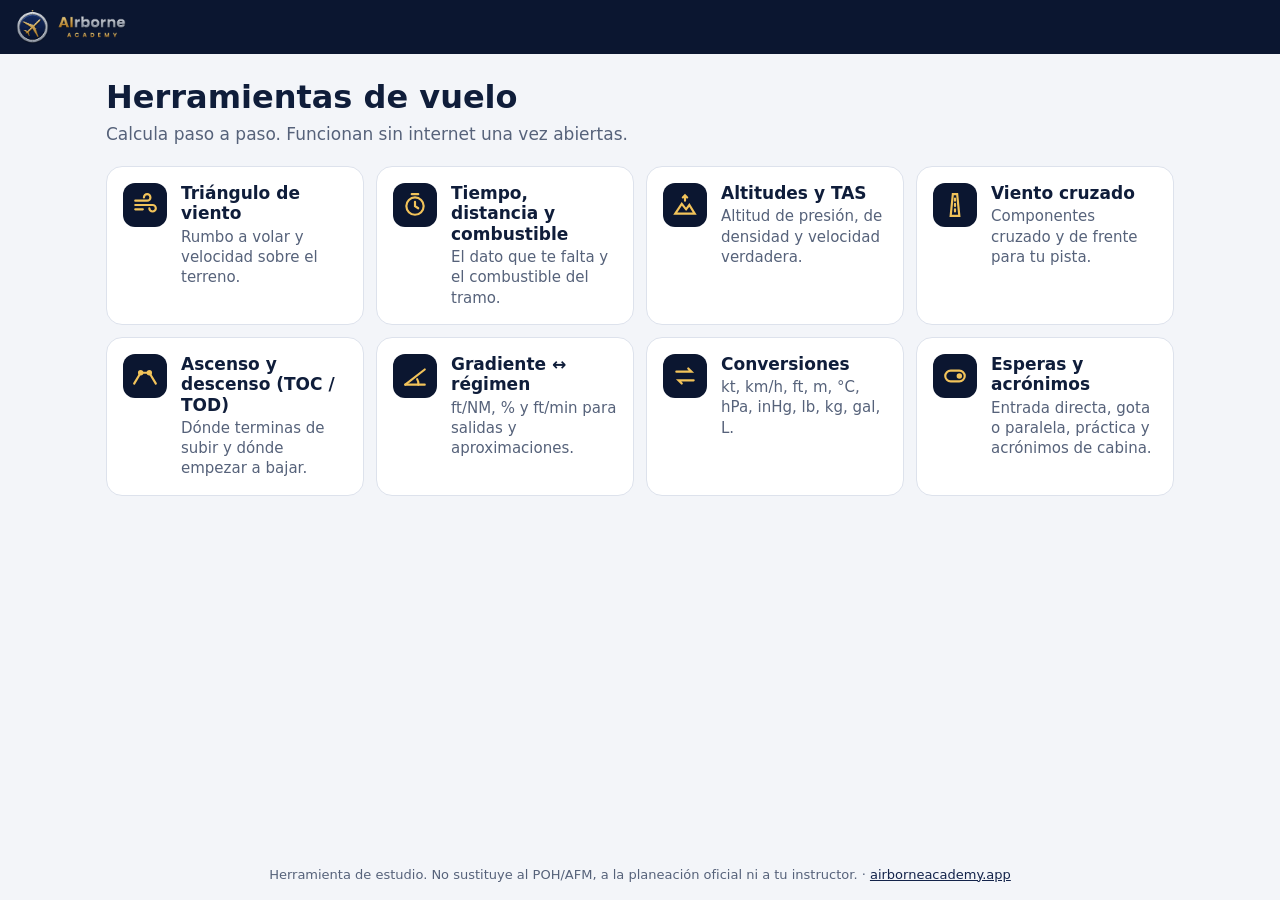
==== app/index.html @ c2ab4745 "Sitio AIrborne Academy y app de calculadoras de aviación Co-Authored-By: Claude Opus 5.5 <noreply@an" ====
<!doctype html>
<html lang="es">
<head>
<meta charset="utf-8">
<meta name="viewport" content="width=device-width, initial-scale=1, viewport-fit=cover">
<title>AIrborne Academy · Herramientas</title>
<meta name="description" content="Calculadoras de aviación de AIrborne Academy: triángulo de viento, tiempo y combustible, altitudes y TAS, viento cruzado, ascenso y descenso, gradientes, conversiones y esperas. Funciona sin internet.">
<meta name="theme-color" content="#0b1630">
<link rel="manifest" href="manifest.webmanifest">
<link rel="icon" href="../img/favicon-32.png" sizes="32x32">
<link rel="apple-touch-icon" href="icono-180.png">
<meta name="apple-mobile-web-app-capable" content="yes">
<meta name="apple-mobile-web-app-status-bar-style" content="black-translucent">
<link rel="stylesheet" href="app.css">
</head>
<body>
<header class="bar">
  <a class="back" href="#/" id="btnBack" hidden aria-label="Volver al inicio">‹</a>
  <a class="brand" href="#/"><img src="../img/logo.png" alt="AIrborne Academy"></a>
  <button class="install" id="btnInstall" hidden>Instalar</button>
</header>

<main id="vista" tabindex="-1"></main>

<footer class="pie">
  Herramienta de estudio. No sustituye al POH/AFM, a la planeación oficial ni a tu instructor.
  · <a href="../index.html">airborneacademy.app</a>
</footer>

<!-- El motor de cálculo (solo matemáticas, con pruebas en pruebas_calc.js) -->
<script src="calc.js"></script>
<!-- Las pantallas -->
<script src="app.js"></script>
</body>
</html>
---- app/app.css ----
/* app.css — estilos de la app de herramientas de AIrborne Academy.
   Colores de la marca (los mismos de la página) y modo oscuro automático. */
:root{
  --navy:#0b1630; --navy-2:#13234a; --gold:#f2c35a; --gold-d:#9a6b0e;
  --bg:#f3f5f9; --card:#fff; --ink:#0f1d3a; --muted:#56627a; --line:#dde2ec;
  --ok:#1f7a4d; --warn:#b4540a; --bad:#b42318; --field:#fff;
  --display:"Poppins",system-ui,-apple-system,"Segoe UI",sans-serif;
  --body:"Barlow",system-ui,-apple-system,"Segoe UI",sans-serif;
}
@media (prefers-color-scheme:dark){
  :root{ --bg:#08101f; --card:#101b33; --ink:#e8edf6; --muted:#9aa7bf; --line:#22304f; --field:#0b1428; --navy-2:#9fb4e6; --gold-d:#f2c35a; }
}
*{box-sizing:border-box}
html{-webkit-text-size-adjust:100%}
body{margin:0;background:var(--bg);color:var(--ink);font:17px/1.5 var(--body);min-height:100vh;display:flex;flex-direction:column}
a{color:var(--navy-2)}
h1,h2,h3{font-family:var(--display);line-height:1.2;margin:0}

/* barra superior */
.bar{position:sticky;top:0;z-index:10;display:flex;align-items:center;gap:10px;background:var(--navy);
  padding:calc(10px + env(safe-area-inset-top,0px)) max(16px,env(safe-area-inset-right)) 10px max(16px,env(safe-area-inset-left))}
.bar .brand img{height:34px;width:auto;display:block}
.bar .back{color:#fff;text-decoration:none;font-size:34px;line-height:1;padding:0 6px 4px 0}
.bar .install{margin-left:auto;background:var(--gold);color:var(--navy);border:0;border-radius:10px;padding:8px 14px;font:700 15px var(--body)}

main{flex:1;width:100%;max-width:1100px;margin:0 auto;padding:20px max(16px,env(safe-area-inset-left)) 32px}
main:focus{outline:none}
.pie{font-size:13px;color:var(--muted);text-align:center;padding:16px 16px calc(16px + env(safe-area-inset-bottom,0px))}

/* inicio */
.hola{margin:4px 0 18px}
.hola h1{font-size:clamp(24px,4vw,32px)}
.hola p{color:var(--muted);margin:6px 0 0}
.grid{display:grid;gap:12px;grid-template-columns:repeat(auto-fill,minmax(250px,1fr))}
.tile{display:flex;gap:14px;align-items:flex-start;background:var(--card);border:1px solid var(--line);border-radius:16px;
  padding:16px;text-decoration:none;color:inherit;min-height:96px}
.tile:hover,.tile:focus-visible{border-color:var(--gold);outline:none}
.tile .ico{flex:none;width:44px;height:44px;border-radius:12px;background:var(--navy);color:var(--gold);display:grid;place-items:center}
.tile .ico svg{width:26px;height:26px}
.tile h2{font-size:17px}
.tile p{margin:3px 0 0;color:var(--muted);font-size:15px;line-height:1.35}

/* pantalla de calculadora: en tableta, datos a la izquierda y resultado a la derecha */
.calc h1{font-size:clamp(22px,3.5vw,28px)}
.calc .intro{color:var(--muted);margin:6px 0 16px;max-width:720px}
.cols{display:grid;gap:16px}
@media (min-width:760px){ .cols{grid-template-columns:minmax(0,1fr) minmax(0,1fr);align-items:start} .res{position:sticky;top:76px} }
.card{background:var(--card);border:1px solid var(--line);border-radius:16px;padding:16px}
.campo{display:grid;gap:4px;margin-bottom:14px}
.campo label{font-weight:600}
.campo .ayuda{font-size:14px;color:var(--muted);line-height:1.35}
.fila{display:flex;gap:8px;align-items:center}
input,select{font:500 18px var(--body);color:var(--ink);background:var(--field);border:1.5px solid var(--line);border-radius:10px;
  padding:10px 12px;min-height:46px;width:100%}
input:focus,select:focus{outline:none;border-color:var(--gold)}
.fila .u{flex:none;min-width:52px;color:var(--muted);font-size:15px}
.dos{display:grid;grid-template-columns:1fr 1fr;gap:10px}
.seg{display:flex;border:1.5px solid var(--line);border-radius:10px;overflow:hidden}
.seg button{flex:1;border:0;background:transparent;color:var(--ink);font:600 15px var(--body);padding:10px 6px;min-height:44px}
.seg button[aria-pressed=true]{background:var(--navy);color:#fff}

/* resultados */
.res h2{font-size:15px;color:var(--muted);text-transform:uppercase;letter-spacing:.08em;margin-bottom:8px}
.big{display:grid;grid-template-columns:repeat(auto-fit,minmax(130px,1fr));gap:10px}
.dato{background:var(--bg);border-radius:12px;padding:10px 12px}
.dato .k{font-size:13px;color:var(--muted)}
.dato .v{font:700 26px var(--display);font-variant-numeric:tabular-nums}
.dato .v small{font-size:15px;font-weight:600;color:var(--muted)}
.explica{margin:12px 0 0;font-size:16px}
.aviso{margin-top:10px;padding:10px 12px;border-radius:10px;background:#fff4e5;color:#7a3a00;font-size:15px}
.error{margin-top:4px;padding:10px 12px;border-radius:10px;background:#fde8e7;color:var(--bad);font-size:15px}
@media (prefers-color-scheme:dark){ .aviso{background:#3a2a10;color:#ffd79a} .error{background:#3b1514;color:#ffb4ad} }
svg.dib{width:100%;height:auto;margin-top:12px;max-height:320px}
.formula{margin-top:12px;font-size:14px;color:var(--muted)}
.formula code{font-size:13px}
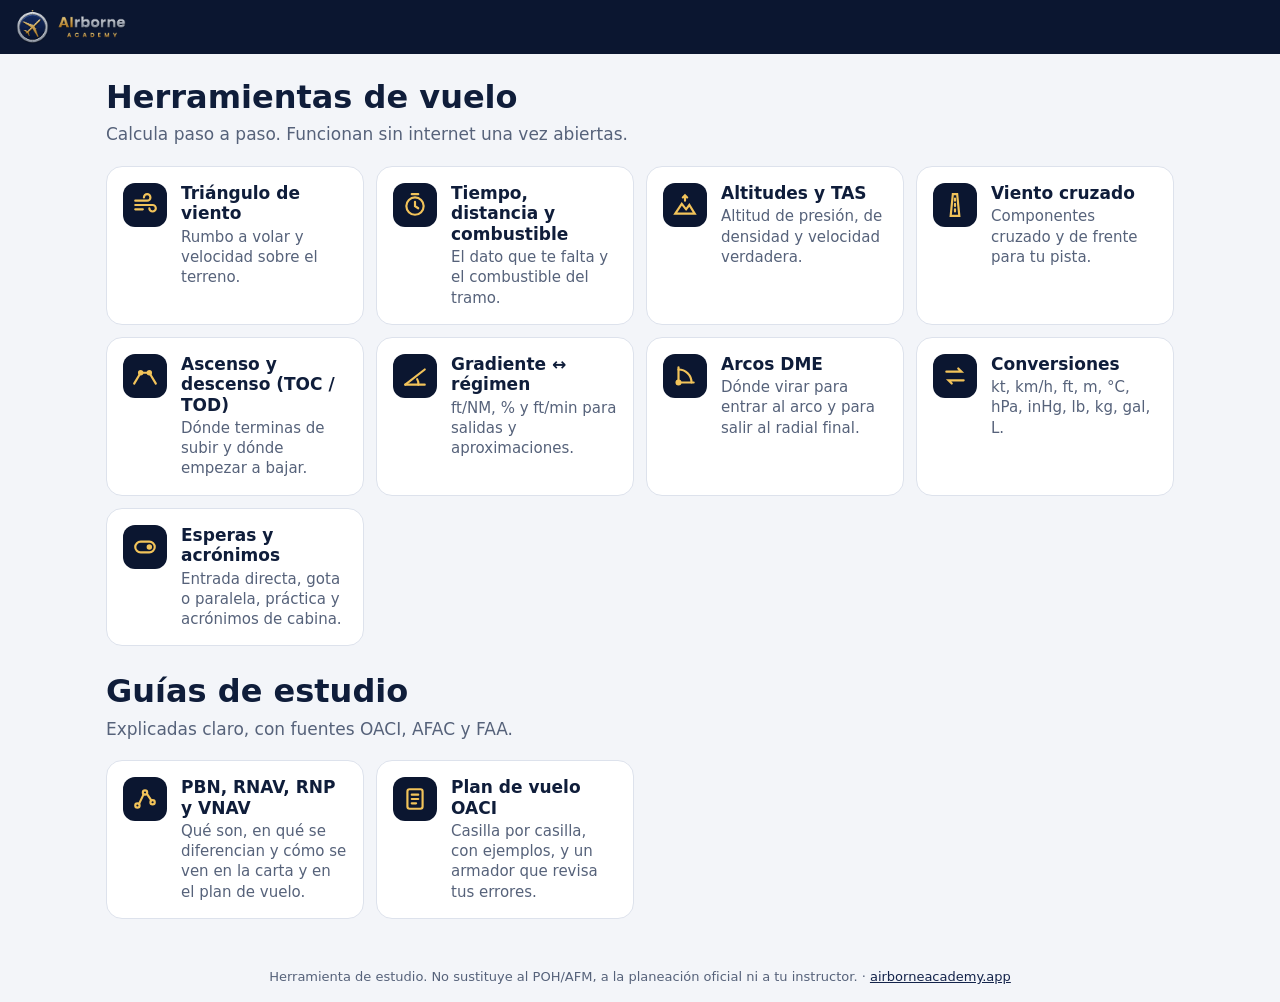
==== commit 176c2c16: "App: arcos DME, guía PBN/RNAV/VNAV y plan de vuelo OACI; rumbo a volar en final Co-Authored-By: Clau" ====
--- a/app/index.html
+++ b/app/index.html
@@ -4,7 +4,7 @@
 <meta charset="utf-8">
 <meta name="viewport" content="width=device-width, initial-scale=1, viewport-fit=cover">
 <title>AIrborne Academy · Herramientas</title>
-<meta name="description" content="Calculadoras de aviación de AIrborne Academy: triángulo de viento, tiempo y combustible, altitudes y TAS, viento cruzado, ascenso y descenso, gradientes, conversiones y esperas. Funciona sin internet.">
+<meta name="description" content="Calculadoras de aviación de AIrborne Academy: triángulo de viento, tiempo y combustible, altitudes y TAS, viento cruzado, ascenso y descenso, gradientes, conversiones, esperas, arcos DME, guía PBN y plan de vuelo OACI. Funciona sin internet.">
 <meta name="theme-color" content="#0b1630">
 <link rel="manifest" href="manifest.webmanifest">
 <link rel="icon" href="../img/favicon-32.png" sizes="32x32">
@@ -29,6 +29,9 @@
 
 <!-- El motor de cálculo (solo matemáticas, con pruebas en pruebas_calc.js) -->
 <script src="calc.js"></script>
+<!-- El plan de vuelo OACI (lógica, con pruebas en pruebas_fpl.js) y las guías de estudio -->
+<script src="fpl.js"></script>
+<script src="guias.js"></script>
 <!-- Las pantallas -->
 <script src="app.js"></script>
 </body>
--- a/app/app.css
+++ b/app/app.css
@@ -70,6 +70,33 @@
 .aviso{margin-top:10px;padding:10px 12px;border-radius:10px;background:#fff4e5;color:#7a3a00;font-size:15px}
 .error{margin-top:4px;padding:10px 12px;border-radius:10px;background:#fde8e7;color:var(--bad);font-size:15px}
 @media (prefers-color-scheme:dark){ .aviso{background:#3a2a10;color:#ffd79a} .error{background:#3b1514;color:#ffb4ad} }
-svg.dib{width:100%;height:auto;margin-top:12px;max-height:320px}
+svg.dib{width:100%;height:auto;margin-top:12px;max-height:360px}
 .formula{margin-top:12px;font-size:14px;color:var(--muted)}
 .formula code{font-size:13px}
+
+/* guías de estudio (PBN, plan de vuelo) */
+.guia{max-width:820px}
+.calc.guia{max-width:none}
+.guia h1{font-size:clamp(22px,3.5vw,28px)}
+.guia h2{font-size:20px;margin:26px 0 8px}
+.guia h3{font-size:16px;margin:14px 0 6px}
+.guia p,.guia li{max-width:760px}
+.guia .intro{color:var(--muted)}
+.guia blockquote{margin:10px 0;padding:10px 14px;border-left:4px solid var(--gold);background:var(--card);border-radius:0 10px 10px 0}
+.guia .fuente{font-size:14px;color:var(--muted)}
+.tabla{overflow-x:auto}
+.tabla table,table.codigos{border-collapse:collapse;width:100%;font-size:15px;background:var(--card)}
+.tabla th,.tabla td,table.codigos td{border:1px solid var(--line);padding:7px 9px;text-align:left;vertical-align:top}
+.tabla th{background:var(--navy);color:#fff;font-weight:600}
+.repaso{background:var(--card);border:1px solid var(--line);border-radius:10px;padding:10px 12px;margin:8px 0}
+.repaso summary{font-weight:600;cursor:pointer}
+.boton{display:inline-block;background:var(--navy);color:#fff;border:0;border-radius:10px;padding:9px 14px;font:600 15px var(--body);text-decoration:none;cursor:pointer}
+.ejemplos{display:flex;flex-wrap:wrap;gap:8px;margin:0 0 14px}
+h3.casilla{font-size:14px;text-transform:uppercase;letter-spacing:.08em;color:var(--gold-d);margin:18px 0 8px;border-bottom:1px solid var(--line);padding-bottom:4px}
+h3.casilla:first-child{margin-top:0}
+pre.msg{white-space:pre-wrap;word-break:break-word;background:var(--navy);color:#e8edf6;border-radius:10px;padding:12px;font:600 15px/1.5 ui-monospace,Consolas,monospace;margin:6px 0 10px}
+.ok{margin-top:10px;padding:10px 12px;border-radius:10px;background:#e6f4ec;color:var(--ok);font-size:15px}
+.error ul{margin:6px 0 0;padding-left:18px}
+ol.pasos{padding-left:20px;margin:14px 0}
+ol.pasos li{margin-bottom:8px}
+@media (prefers-color-scheme:dark){ .ok{background:#0f2e1f;color:#8fe0b3} }
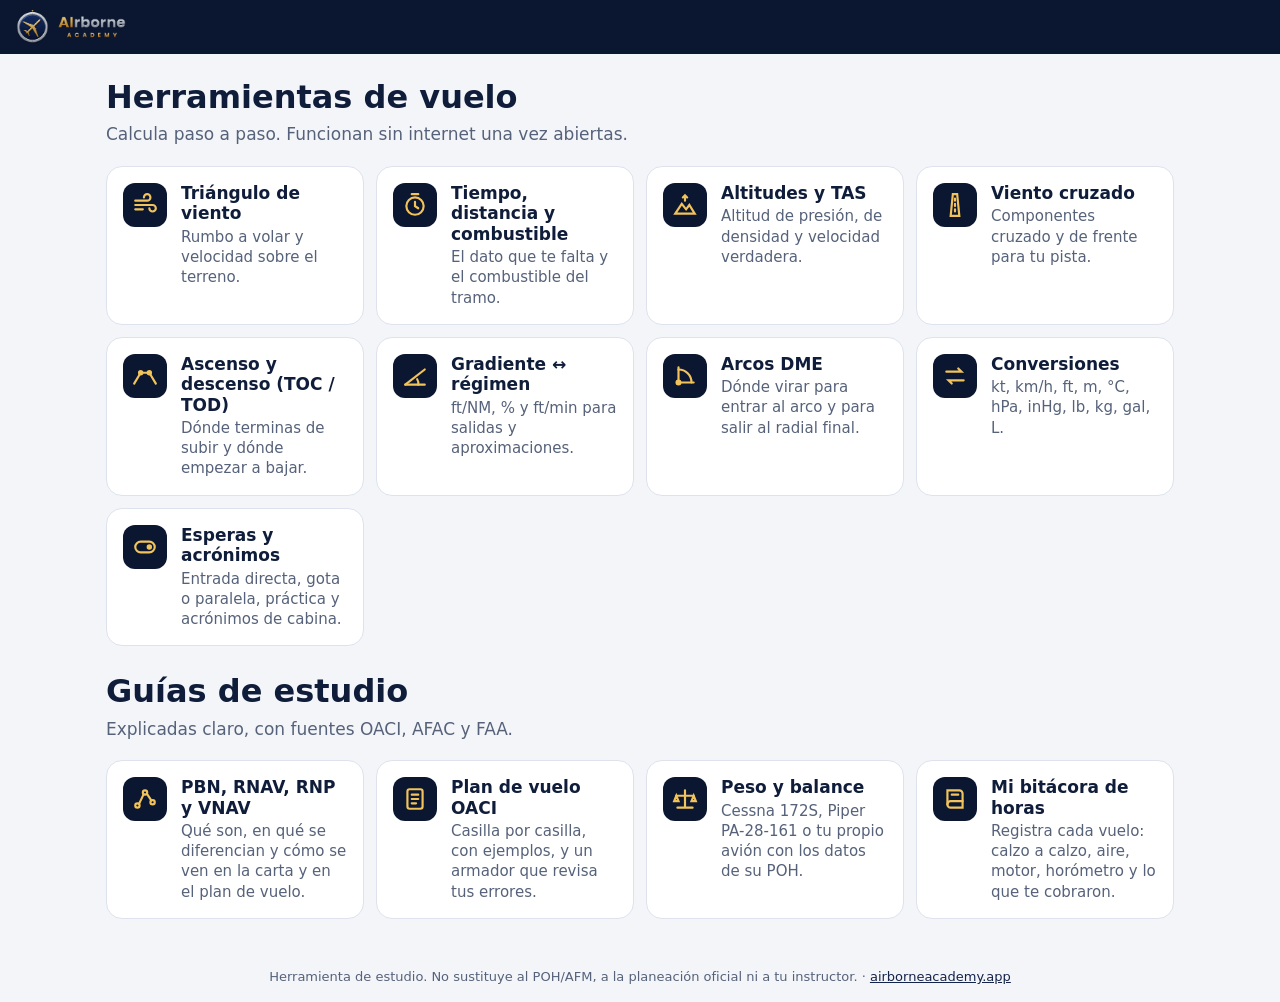
==== commit 0aca5798: "App: peso y balance (C172S, PA-28-161, personalizado) y bitácora de horas con base legal Co-Authored" ====
--- a/app/index.html
+++ b/app/index.html
@@ -31,7 +31,11 @@
 <script src="calc.js"></script>
 <!-- El plan de vuelo OACI (lógica, con pruebas en pruebas_fpl.js) y las guías de estudio -->
 <script src="fpl.js"></script>
+<script src="afac_pdf.js"></script>
+<script src="rutas_seneam.js"></script>
 <script src="guias.js"></script>
+<script src="pesobalance.js"></script>
+<script src="bitacora.js"></script>
 <!-- Las pantallas -->
 <script src="app.js"></script>
 </body>
--- a/app/app.css
+++ b/app/app.css
@@ -100,3 +100,10 @@
 ol.pasos{padding-left:20px;margin:14px 0}
 ol.pasos li{margin-bottom:8px}
 @media (prefers-color-scheme:dark){ .ok{background:#0f2e1f;color:#8fe0b3} }
+.boton.oro{background:var(--gold);color:var(--navy)}
+.boton[disabled]{opacity:.45;cursor:not-allowed}
+.nota{font-size:14px;color:var(--muted);margin:6px 0}
+.chips{display:flex;flex-wrap:wrap;gap:6px;margin:8px 0}
+.chip{border:1px solid var(--line);background:var(--card);color:var(--ink);border-radius:999px;padding:6px 10px;font:600 14px ui-monospace,Consolas,monospace;cursor:pointer}
+.chip:hover{border-color:var(--gold)}
+.chip.activo{border-color:var(--gold);background:var(--gold);color:var(--navy)}
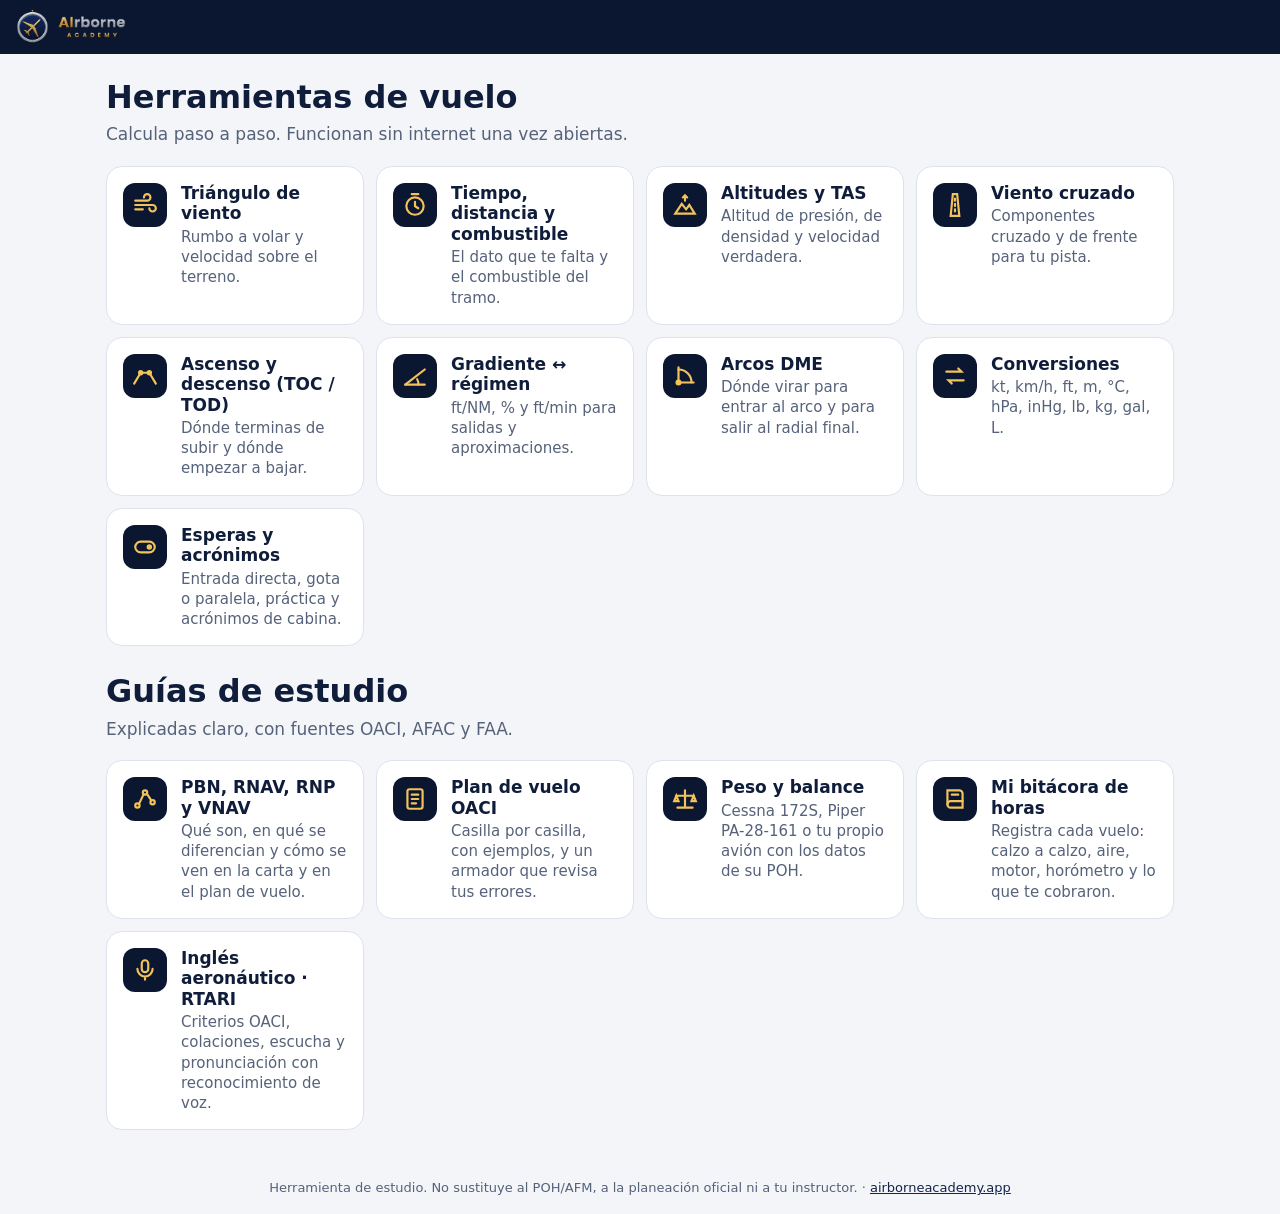
==== commit f6fc9648: "App: inglés aeronáutico RTARI con voz y reconocimiento; circular de escuelas en la bitácora Co-Autho" ====
--- a/app/index.html
+++ b/app/index.html
@@ -36,6 +36,7 @@
 <script src="guias.js"></script>
 <script src="pesobalance.js"></script>
 <script src="bitacora.js"></script>
+<script src="ingles.js"></script>
 <!-- Las pantallas -->
 <script src="app.js"></script>
 </body>
--- a/app/app.css
+++ b/app/app.css
@@ -107,3 +107,13 @@
 .chip{border:1px solid var(--line);background:var(--card);color:var(--ink);border-radius:999px;padding:6px 10px;font:600 14px ui-monospace,Consolas,monospace;cursor:pointer}
 .chip:hover{border-color:var(--gold)}
 .chip.activo{border-color:var(--gold);background:var(--gold);color:var(--navy)}
+/* inglés: resultado palabra por palabra */
+.palabras{line-height:2}
+.w{padding:2px 6px;border-radius:6px;margin:0 1px}
+.w.ok{background:#e6f4ec;color:#166534}
+.w.falta{background:#fde8e8;color:#b91c1c;font-weight:700}
+.w.cambio{background:#fdf1dc;color:#92400e;font-weight:700;cursor:help}
+.w.sobra{text-decoration:line-through;color:var(--muted)}
+.chip.malo{border-color:#dc2626;background:#fde8e8;color:#b91c1c}
+.ej{margin:12px 0}
+@media (prefers-color-scheme:dark){.w.ok{background:#0f2e1f;color:#8fe0b3}.w.falta{background:#3a1212;color:#fca5a5}.w.cambio{background:#3a2a0d;color:#fcd34d}}
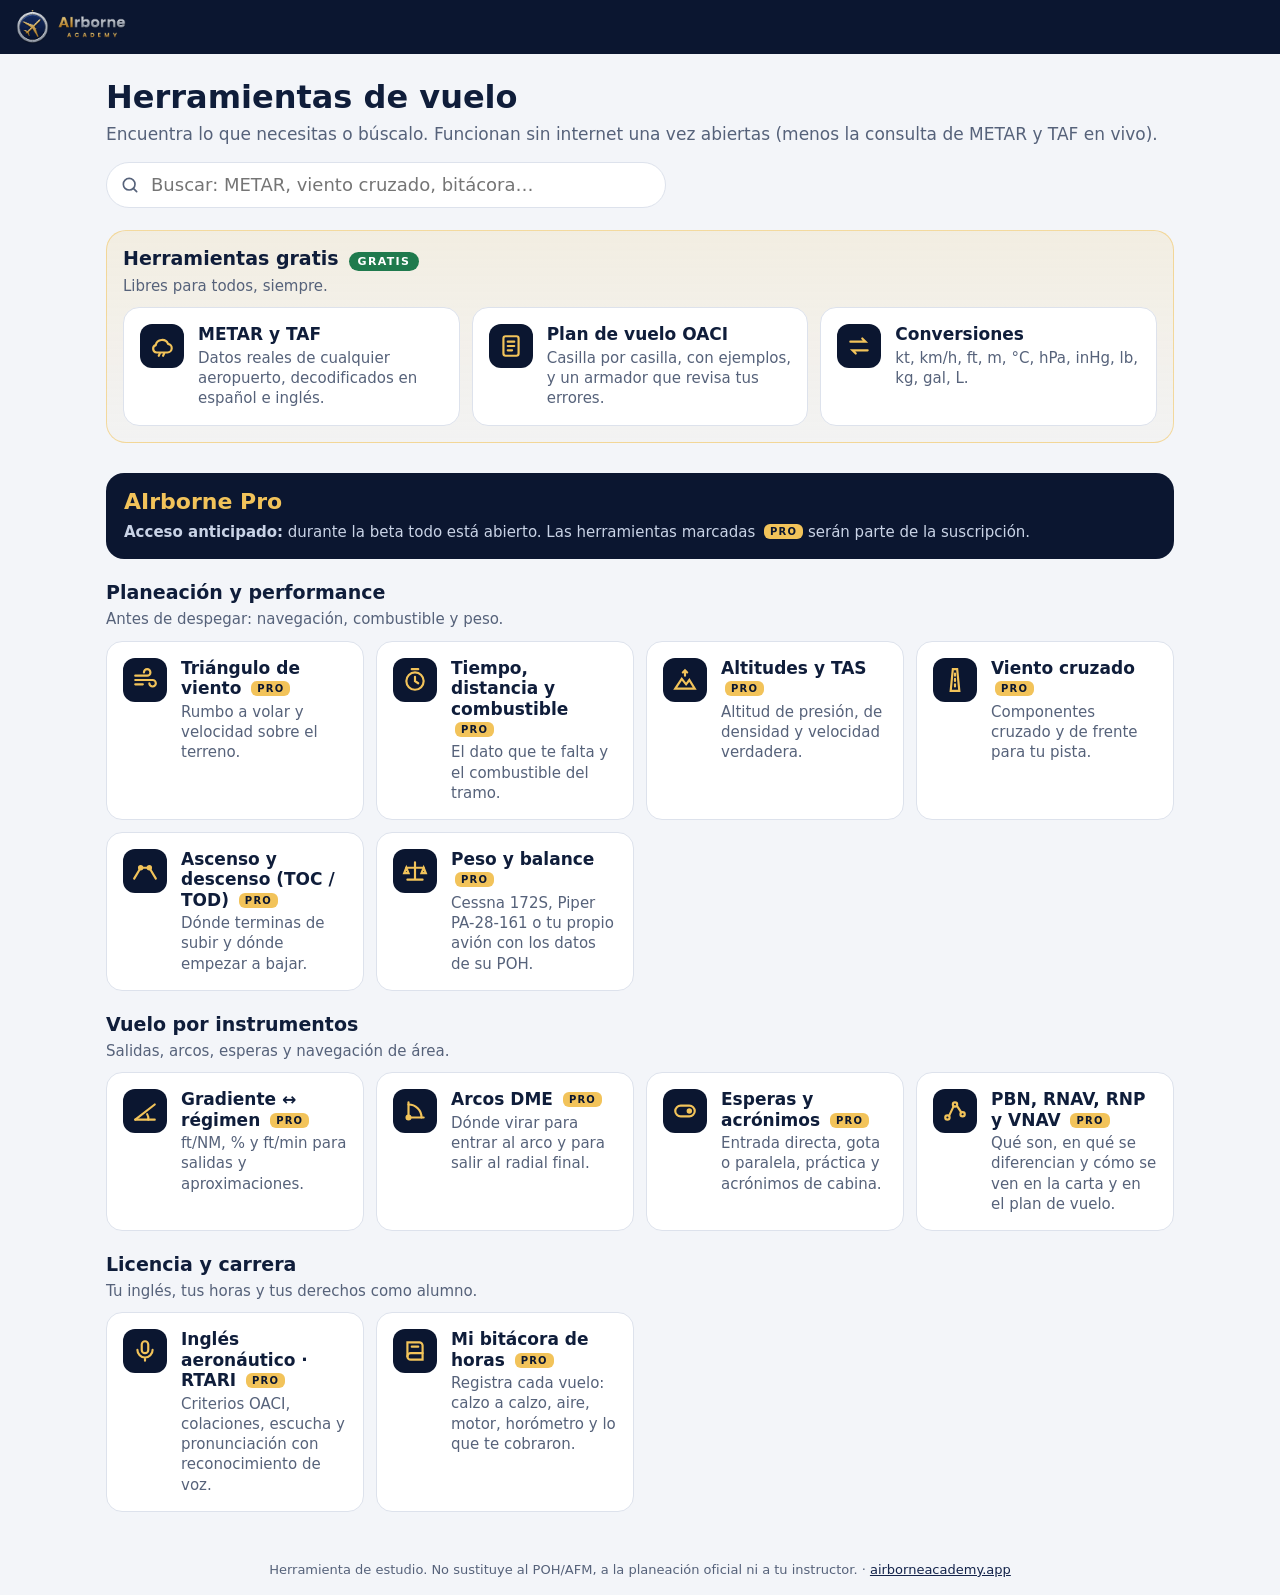
==== commit 9cd79335: "App: inicio en Gratis y Pro con buscador; METAR y TAF decodificados con datos reales (intermediario " ====
--- a/app/index.html
+++ b/app/index.html
@@ -4,7 +4,7 @@
 <meta charset="utf-8">
 <meta name="viewport" content="width=device-width, initial-scale=1, viewport-fit=cover">
 <title>AIrborne Academy · Herramientas</title>
-<meta name="description" content="Calculadoras de aviación de AIrborne Academy: triángulo de viento, tiempo y combustible, altitudes y TAS, viento cruzado, ascenso y descenso, gradientes, conversiones, esperas, arcos DME, guía PBN y plan de vuelo OACI. Funciona sin internet.">
+<meta name="description" content="Herramientas de aviación de AIrborne Academy. Gratis: METAR y TAF en vivo decodificados, plan de vuelo OACI con formato AFAC y conversiones. Pro: triángulo de viento, tiempo y combustible, altitudes y TAS, viento cruzado, ascenso y descenso, gradientes, conversiones, esperas, arcos DME, guía PBN y plan de vuelo OACI. Funciona sin internet.">
 <meta name="theme-color" content="#0b1630">
 <link rel="manifest" href="manifest.webmanifest">
 <link rel="icon" href="../img/favicon-32.png" sizes="32x32">
@@ -37,6 +37,8 @@
 <script src="pesobalance.js"></script>
 <script src="bitacora.js"></script>
 <script src="ingles.js"></script>
+<!-- METAR y TAF (lógica con pruebas en pruebas_meteo.js) -->
+<script src="meteo.js"></script>
 <!-- Las pantallas -->
 <script src="app.js"></script>
 </body>
--- a/app/app.css
+++ b/app/app.css
@@ -117,3 +117,30 @@
 .chip.malo{border-color:#dc2626;background:#fde8e8;color:#b91c1c}
 .ej{margin:12px 0}
 @media (prefers-color-scheme:dark){.w.ok{background:#0f2e1f;color:#8fe0b3}.w.falta{background:#3a1212;color:#fca5a5}.w.cambio{background:#3a2a0d;color:#fcd34d}}
+/* inicio: grupos Gratis / Pro y buscador */
+[hidden]{display:none!important}
+.buscador{position:relative;margin-top:14px;max-width:560px}
+.buscador input{padding-left:44px;border-radius:999px}
+.buscador .ico-b{position:absolute;left:14px;top:50%;transform:translateY(-50%);width:20px;height:20px;color:var(--muted)}
+.buscador .ico-b svg{width:20px;height:20px}
+.grupo{margin:22px 0 0}
+.grupocab{display:flex;flex-wrap:wrap;align-items:baseline;gap:4px 10px;margin:0 0 10px}
+.grupocab h2{font-size:19px}
+.grupocab p{flex-basis:100%;margin:0;color:var(--muted);font-size:15px}
+.grupo.plan-gratis{background:linear-gradient(180deg,rgba(242,195,90,.14),rgba(242,195,90,.04));border:1px solid rgba(242,195,90,.55);border-radius:20px;padding:16px}
+.gratis-et{font:700 11px var(--body);letter-spacing:.12em;background:var(--ok);color:#fff;border-radius:999px;padding:3px 9px}
+.procab{margin:30px 0 0;padding:16px 18px;border-radius:18px;background:var(--navy);color:#e8edf6}
+.procab h1{font-size:22px;color:var(--gold)}
+.procab p{margin:6px 0 0;font-size:15px;color:#c9d3e6}
+.pro{display:inline-block;vertical-align:2px;font:700 10px var(--body);letter-spacing:.12em;color:var(--navy);background:var(--gold);border-radius:6px;padding:2px 6px;margin-left:4px}
+.procard{max-width:620px;border-color:var(--gold)}
+/* METAR / TAF */
+.met{margin-bottom:12px}
+.metcab{display:flex;flex-wrap:wrap;align-items:center;justify-content:space-between;gap:6px;margin-bottom:6px}
+.metcab h2{font-size:18px;display:flex;align-items:center;gap:8px}
+.cat{font:700 12px var(--body);letter-spacing:.08em;color:#fff;border-radius:6px;padding:3px 8px}
+table.codigos td:first-child{white-space:nowrap;width:1%}
+table.codigos tr.malo td{background:rgba(220,38,38,.08)}
+table.codigos tr.malo td:first-child code{color:var(--bad);font-weight:700}
+table.codigos tr.gris td{color:var(--muted)}
+table.codigos i[lang=en]{color:var(--muted);font-size:14px}
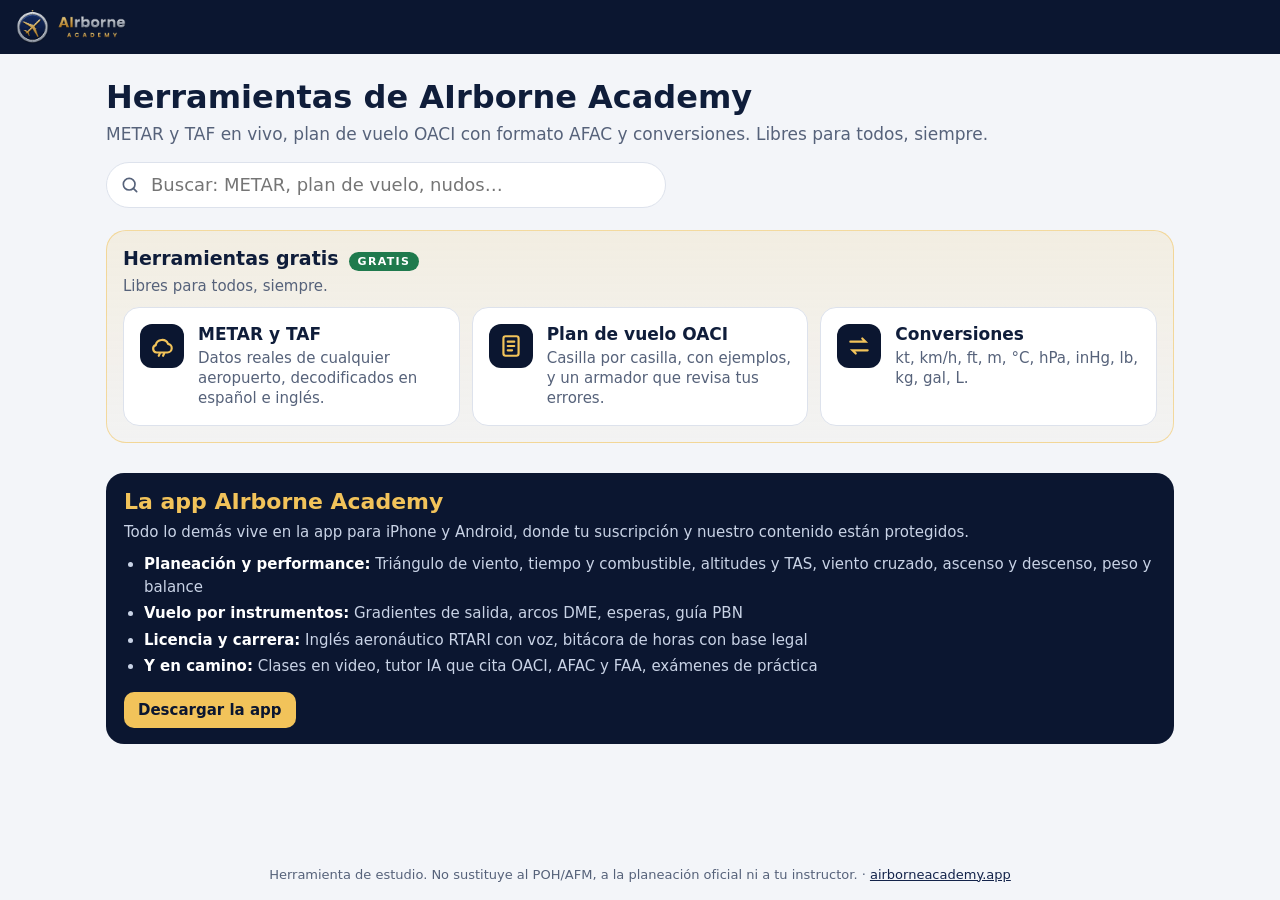
==== commit 05b97466: "Web: landing con QR de descarga y solo las tres herramientas gratis; lo Pro pasa a las apps - descar" ====
--- a/app/index.html
+++ b/app/index.html
@@ -4,7 +4,7 @@
 <meta charset="utf-8">
 <meta name="viewport" content="width=device-width, initial-scale=1, viewport-fit=cover">
 <title>AIrborne Academy · Herramientas</title>
-<meta name="description" content="Herramientas de aviación de AIrborne Academy. Gratis: METAR y TAF en vivo decodificados, plan de vuelo OACI con formato AFAC y conversiones. Pro: triángulo de viento, tiempo y combustible, altitudes y TAS, viento cruzado, ascenso y descenso, gradientes, conversiones, esperas, arcos DME, guía PBN y plan de vuelo OACI. Funciona sin internet.">
+<meta name="description" content="Herramientas gratis de aviación de AIrborne Academy: METAR y TAF en vivo decodificados en español e inglés, plan de vuelo OACI con el formato oficial de la AFAC y conversiones.">
 <meta name="theme-color" content="#0b1630">
 <link rel="manifest" href="manifest.webmanifest">
 <link rel="icon" href="../img/favicon-32.png" sizes="32x32">
@@ -34,9 +34,6 @@
 <script src="afac_pdf.js"></script>
 <script src="rutas_seneam.js"></script>
 <script src="guias.js"></script>
-<script src="pesobalance.js"></script>
-<script src="bitacora.js"></script>
-<script src="ingles.js"></script>
 <!-- METAR y TAF (lógica con pruebas en pruebas_meteo.js) -->
 <script src="meteo.js"></script>
 <!-- Las pantallas -->
--- a/app/app.css
+++ b/app/app.css
@@ -144,3 +144,9 @@
 table.codigos tr.malo td:first-child code{color:var(--bad);font-weight:700}
 table.codigos tr.gris td{color:var(--muted)}
 table.codigos i[lang=en]{color:var(--muted);font-size:14px}
+/* web: tarjeta de la app y rescate de bitácora */
+.applista{margin:10px 0 14px;padding-left:20px;color:#c9d3e6;font-size:15px;display:grid;gap:4px}
+.applista b{color:#fff}
+.procab .boton.oro{text-decoration:none}
+.aviso-card{border-color:var(--gold);margin-top:16px}
+.aviso-card h2{font-size:18px;margin-bottom:6px}
